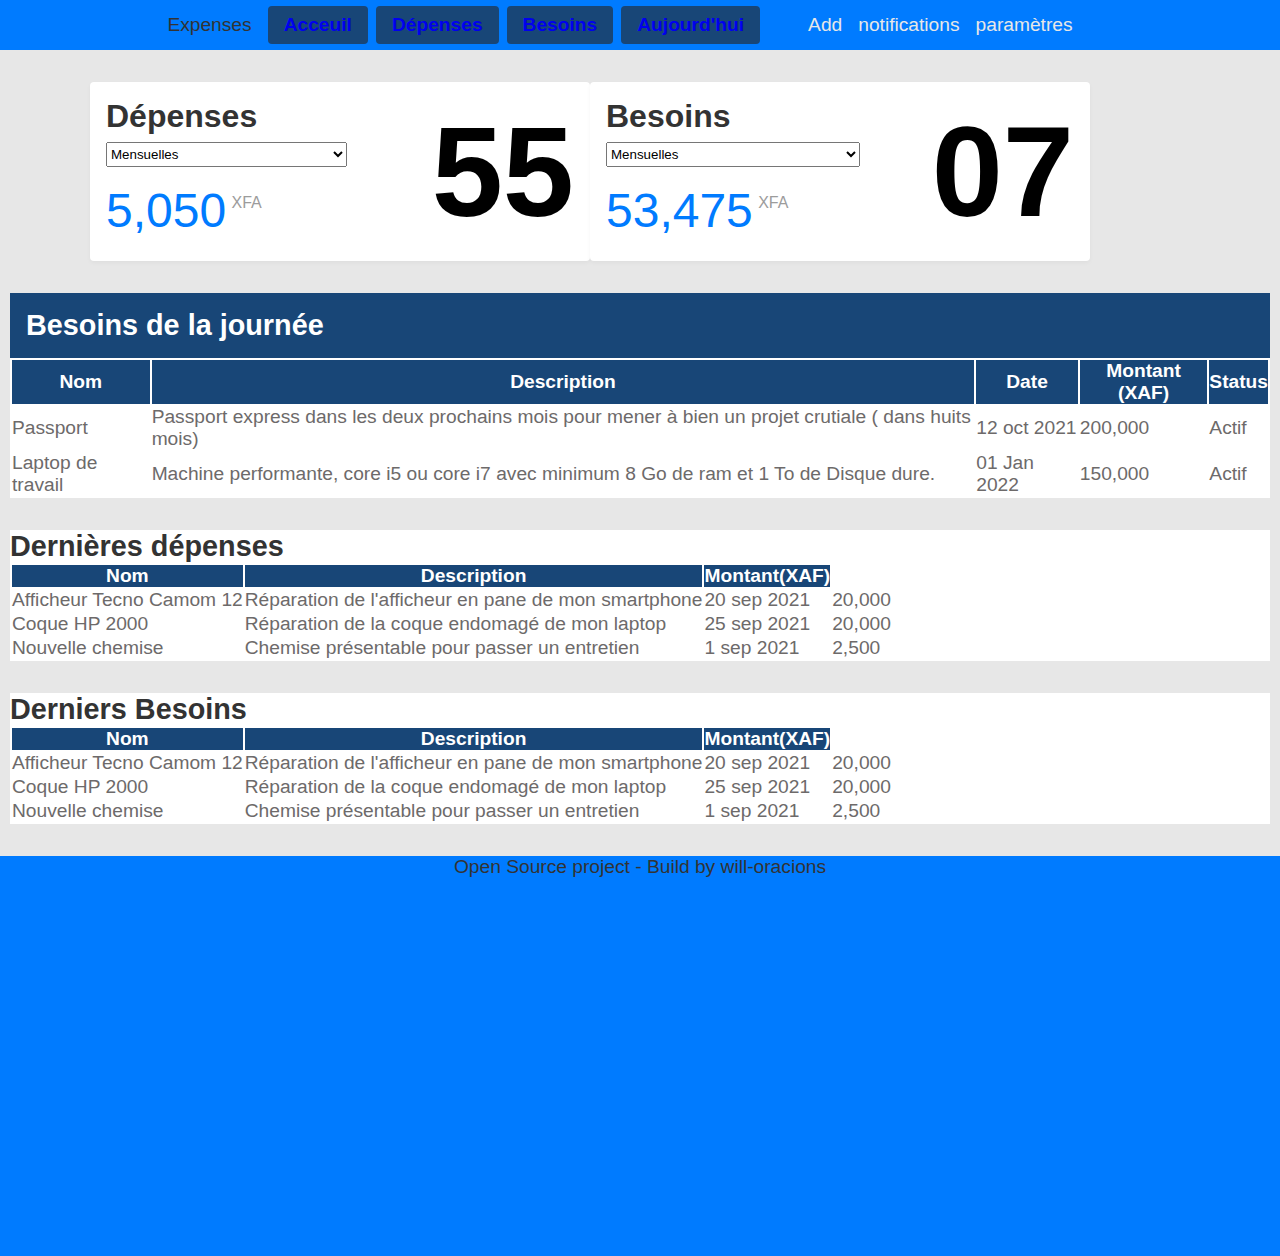
==== index.html @ f92c1b32 "rebuild layout design" ====
<!DOCTYPE html>
<html lang="en">
  <head>
    <meta charset="UTF-8" />
    <meta name="viewport" content="width=device-width, initial-scale=1.0" />
    <link rel="stylesheet" href="./assets/css/styles.css" />
    <title>Expense | Manager app</title>
  </head>
  <body>
    <div id="_app">
      <!-- Header -->

      <div class="_section-container header">
        <header class="header">
          <!-- Brand logo -->
          <div class="brand">Expenses</div>
          <!-- Brand logo -->
          <!-- Menu -->
          <nav class="menu">
            <!-- Nav Menu -->
            <ul class="nav-menu">
              <li class="active">
                <a href="#">Acceuil</a>
              </li>
              <li class="active">
                <a href="#">Dépenses</a>
              </li>
              <li class="active">
                <a href="#">Besoins</a>
              </li>
              <li class="active">
                <a href="#">Aujourd'hui</a>
              </li>
            </ul>
            <!-- Nav Menu -->

            <!-- Control Options -->
            <ul class="control-options">
              <li>Add</li>
              <li>notifications</li>
              <li>paramètres</li>
            </ul>
            <!-- Control Options -->
          </nav>
          <!-- Menu -->
        </header>
      </div>

      <!-- Header -->

      <!-- Main -->
      <div class="_section-container main">
        <main>
          <!-- Bilan -->
          <div class="bilan">
            <!-- Card -->
            <div class="_card">
              <h3 class="_card-title">Dépenses</h3>
              <!-- Card Select -->
              <select name="expense">
                <option value="mounth">Mensuelles</option>
                <option value="day">Jounalières</option>
                <option value="year">Annuelles</option>
              </select>
              <!-- Card Select -->

              <!-- Card amount -->
              <div class="_card-amount">
                <span>5,050</span>
                <span>XFA</span>
              </div>
              <!-- Card amount -->

              <div class="_card-count"><span>55</span></div>
            </div>
            <!-- Card -->
            <!-- Card -->
            <div class="_card">
              <h3 class="_card-title">Besoins</h3>
              <!-- Card Select -->
              <select name="expense">
                <option value="mounth">Mensuelles</option>
                <option value="day">Jounalières</option>
                <option value="year">Annuelles</option>
              </select>
              <!-- Card Select -->

              <!-- Card amount -->
              <div class="_card-amount">
                <span>53,475</span>
                <span>XFA</span>
              </div>
              <!-- Card amount -->

              <div class="_card-count">07</div>
            </div>
            <!-- Card -->
          </div>
          <!-- Bilan -->

          <!-- Besoins Journaliers -->
          <div class="tables-box">
            <table>
              <h2 id="title">Besoins de la journée</h2>
              <thead>
                <tr>
                  <th>Nom</th>
                  <th>Description</th>
                  <th>Date</th>
                  <th>Montant (XAF)</th>
                  <th>Status</th>
                </tr>

                <!-- <tr>Priorité</tr> -->
              </thead>
              <tbody>
                <tr>
                  <td>Passport</td>
                  <td>
                    Passport express dans les deux prochains mois pour mener à
                    bien un projet crutiale ( dans huits mois)
                  </td>
                  <td>12 oct 2021</td>
                  <td>200,000</td>
                  <td>Actif</td>
                </tr>

                <tr>
                  <td>Laptop de travail</td>
                  <td>
                    Machine performante, core i5 ou core i7 avec minimum 8 Go de
                    ram et 1 To de Disque dure.
                  </td>
                  <td>01 Jan 2022</td>
                  <td>150,000</td>
                  <td>Actif</td>
                </tr>
              </tbody>
            </table>
          </div>
          <!-- Besoins Journaliers -->

          <!-- Expenses & Besoin table recap-->
          <div>
            <div class="tables-box">
              <table>
                <h2>Dernières dépenses</h2>
                <thead>
                  <tr>
                    <th>Nom</th>
                    <th>Description</th>
                    <th>Montant(XAF)</th>
                  </tr>
                </thead>
                <tbody>
                  <tr>
                    <td>Afficheur Tecno Camom 12</td>
                    <td>Réparation de l'afficheur en pane de mon smartphone</td>
                    <td>20 sep 2021</td>
                    <td>20,000</td>
                  </tr>
                  <tr>
                    <td>Coque HP 2000</td>
                    <td>Réparation de la coque endomagé de mon laptop</td>
                    <td>25 sep 2021</td>
                    <td>20,000</td>
                  </tr>
                  <tr>
                    <td>Nouvelle chemise</td>
                    <td>Chemise présentable pour passer un entretien</td>
                    <td>1 sep 2021</td>
                    <td>2,500</td>
                  </tr>
                </tbody>
              </table>
            </div>

            <div class="tables-box">
              <table>
                <h2>Derniers Besoins</h2>
                <thead>
                  <tr>
                    <th>Nom</th>
                    <th>Description</th>
                    <th>Montant(XAF)</th>
                  </tr>
                </thead>
                <tbody>
                  <tr>
                    <td>Afficheur Tecno Camom 12</td>
                    <td>Réparation de l'afficheur en pane de mon smartphone</td>
                    <td>20 sep 2021</td>
                    <td>20,000</td>
                  </tr>
                  <tr>
                    <td>Coque HP 2000</td>
                    <td>Réparation de la coque endomagé de mon laptop</td>
                    <td>25 sep 2021</td>
                    <td>20,000</td>
                  </tr>
                  <tr>
                    <td>Nouvelle chemise</td>
                    <td>Chemise présentable pour passer un entretien</td>
                    <td>1 sep 2021</td>
                    <td>2,500</td>
                  </tr>
                </tbody>
              </table>
            </div>
          </div>
          <!-- Expenses & Besoin table recap-->
        </main>
      </div>

      <!-- Main -->

      <div class="_section-container footer">
        <footer class="footer">
          Open Source project - Build by will-oracions
        </footer>
      </div>
    </div>
  </body>
</html>
---- assets/css/styles.css ----
:root {
  /*  Natives colors */

  /* App Colors */
  /* --primary-color: #000;
  --primary-text-color: #fff;
  --secondary-color: #eee;
  --secondary-text-color: #555; */

  --primary-color: #e7e7e7;
  --primary-text-color: #333;
  --secondary-color: #007bff;
  --secondary-text-color: #555;

  --bg-color: var(--primary-color);
  /* --primary-color: #fff;
  --primary-text-color: #666;
  --secondary-color: #999;
  --secondary-text-color: #000;

  

  /* Dimensions */
  --max-content-width: 1260px;
  --header-height: 50px;
  /* Fonts */
  --SansSerif: sans-serif;
  --transition-delay: 0.3s;
}

* {
  margin: 0;
  padding: 0;
  box-sizing: border-box;
  text-decoration: none;
  list-style: none;
}

body {
  background-color: var(--bg-color);
  color: var(--primary-text-color);
  font-family: var(--SansSerif);
  font-size: 1.2rem;
}

._section-container {
  position: relative;
  width: 100%;
  background-color: #fff;
  display: flex;
  justify-content: center;
}

._section-container.header {
  background-color: var(--secondary-color);
}

._section-container.main {
  background-color: var(--bg-color);
}

._section-container.footer {
  background-color: var(--secondary-color);
}

#_app {
  /* position: relative;
  max-width: var(--window-max-width);
  margin: auto; */
  height: 100vh;

  display: grid;
  grid-template-rows: 50px auto 400px;
}

header.header {
  max-width: var(--max-content-width);
  background-color: var(--secondary-color);
  display: flex;
  justify-content: space-between;
  align-items: center;
  padding: 1rem;
  height: var(--header-height);
  overflow: hidden;
  padding-left: 0;
  border-bottom: 1px solid var(--secondary-color);
  margin: 0 auto;
  /* margin-bottom: 1rem; */
}

header.header .brand {
  /* background-color: var(--secondary-color);
  border: 1px solid var(--primary-color);
  font-weight: bold;
  color: var(--primary-color);
  padding: 0.3rem 1.3rem;
  border-radius: 4px;
  margin-left: 1rem; */
}

header.header .menu {
  display: flex;
  justify-content: space-between;
  align-items: center;
  background-color: var(--secondary-color);
  color: var(--primary-color);
}

header.header .menu .nav-menu {
  height: 100%;
  display: flex;
  justify-content: center;
  align-items: center;
  background-color: var(--secondary-color);
  margin: 0 1rem;
}

header.header .menu .nav-menu li,
header.header .menu .control-options li {
  padding: 0 0.5rem;
  cursor: pointer;
  transition: transform var(--transition-delay);
}

header.header .menu .nav-menu li {
  padding: 0.5rem 1rem;
  border-radius: 4px;
  margin-right: 8px;
  transition: background var(--transition-delay);
  user-select: none;
}

header.header .menu .nav-menu li.active {
  font-weight: bold;
  background-color: #184677;
}

header.header .menu .nav-menu li:hover {
  background-color: #103155;
}

header.header .menu .nav-menu li:active {
  background-color: #184677;
}

header.header .menu .controls-options li:hover {
  transform: scale(0.96);
}

header.header .menu .control-options {
  display: flex;
  justify-content: space-between;
  align-items: center;
  margin: 0 1rem;
}

main {
  max-width: var(--max-content-width);
  margin: 0 auto;
  overflow: hidden;
}

main .bilan {
  background-color: var(--bg-color);
  display: flex;
  justify-content: flex-start;
  margin-bottom: 2rem;
  width: 100%;
  padding-top: 2rem;
  color: var(--primary-text-color);
}

main .bilan ._card {
  background-color: #fff;
  width: 48%;
  max-width: 500px;
  min-width: 250px;
  min-height: 150px;
  border-radius: 4px;
  padding: 1rem;
  box-shadow: 0 2px 4px rgba(0, 0, 0, 0.04);
  display: grid;

  grid-template-areas:
    "title count"
    "expense count"
    "amount count";
}

main .bilan ._card:first-child {
  margin-left: 5rem;
}

main .bilan ._card-title {
  grid-area: title;
}

main .bilan ._card-amount {
  grid-area: amount;
}

main .bilan ._card-expense {
  grid-area: expense;
}

main .bilan ._card-count {
  grid-area: count;
  font-size: 10vw;
  display: flex;
  justify-content: flex-end;
  align-items: flex-start;
  font-weight: bold;
  background-color: #fff;
  color: #000;
}

main .bilan ._card-title {
  font-size: 2rem;
}

main .bilan ._card-amount span:first-child {
  font-size: 3rem;
  color: var(--secondary-color);
  display: inline-block;
  margin-top: 1rem;
}

main .bilan ._card-amount span:last-child {
  font-size: 1rem;
  color: #9c9c9c;

  position: relative;
  top: -1.2rem;
}

main .tables-box {
  background-color: #fff;
  color: var(--primary-text-color);
  margin: 2rem 0;
}

#title {
  padding: 1rem;
}
#title,
main .tables-box table .title,
main .tables-box table thead {
  background-color: #184677;
  color: #fff;
}

main .tables-box table {
  color: #6d6a6a;
}

footer.footer {
  max-width: var(--max-content-width);
  margin: 0 auto;
}
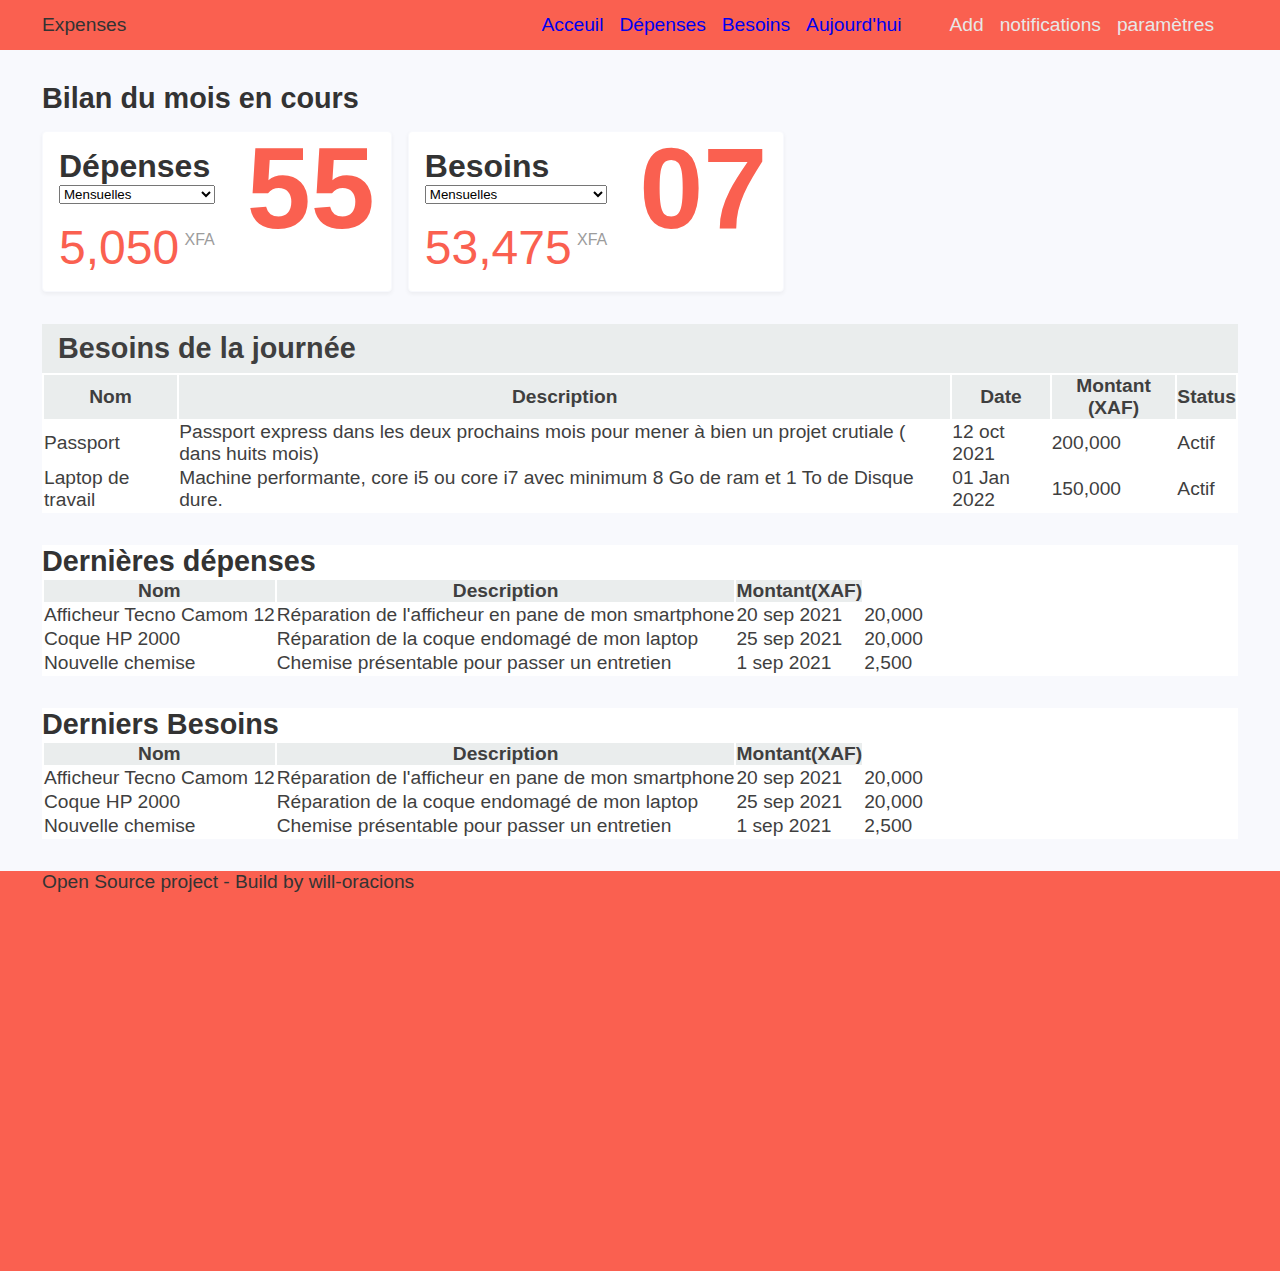
==== commit 7eba84bb: "build primary theme" ====
--- a/index.html
+++ b/index.html
@@ -51,6 +51,7 @@
       <!-- Main -->
       <div class="_section-container main">
         <main>
+          <h2 class="bilan-title">Bilan du mois en cours</h2>
           <!-- Bilan -->
           <div class="bilan">
             <!-- Card -->
--- a/assets/css/styles.css
+++ b/assets/css/styles.css
@@ -6,13 +6,22 @@
   --primary-text-color: #fff;
   --secondary-color: #eee;
   --secondary-text-color: #555; */
+  --color-red: #fa6050;
+  --color-blue: #4853a1;
+  --color-gray: #fff0ea;
+  --color-dark-gray: #3f3f3f;
+  --color-light: #f8f9fd;
+  --color-light-gray: #eaeded;
+  --color-white: #fff;
 
   --primary-color: #e7e7e7;
   --primary-text-color: #333;
   --secondary-color: #007bff;
+  --secondary-color: var(--color-red);
   --secondary-text-color: #555;
-
-  --bg-color: var(--primary-color);
+  --secondary-text-color: var(--color-dark-gray);
+
+  --bg-color: var(--color-light);
   /* --primary-color: #fff;
   --primary-text-color: #666;
   --secondary-color: #999;
@@ -22,6 +31,7 @@
 
   /* Dimensions */
   --max-content-width: 1260px;
+  --default-spacing: 2rem;
   --header-height: 50px;
   /* Fonts */
   --SansSerif: sans-serif;
@@ -74,6 +84,7 @@
 }
 
 header.header {
+  width: 100%;
   max-width: var(--max-content-width);
   background-color: var(--secondary-color);
   display: flex;
@@ -85,6 +96,7 @@
   padding-left: 0;
   border-bottom: 1px solid var(--secondary-color);
   margin: 0 auto;
+  padding: 0 var(--default-spacing);
   /* margin-bottom: 1rem; */
 }
 
@@ -123,28 +135,28 @@
 }
 
 header.header .menu .nav-menu li {
-  padding: 0.5rem 1rem;
+  /* padding: 0.5rem 1rem;
   border-radius: 4px;
   margin-right: 8px;
   transition: background var(--transition-delay);
-  user-select: none;
+  user-select: none; */
 }
 
 header.header .menu .nav-menu li.active {
-  font-weight: bold;
+  /* font-weight: bold;
+  background-color: #184677; */
+}
+
+header.header .menu .nav-menu li:hover a {
+  /* background-color: #103155; */
+}
+
+header.header .menu .nav-menu li:active a {
   background-color: #184677;
 }
 
-header.header .menu .nav-menu li:hover {
-  background-color: #103155;
-}
-
-header.header .menu .nav-menu li:active {
-  background-color: #184677;
-}
-
 header.header .menu .controls-options li:hover {
-  transform: scale(0.96);
+  /* transform: scale(0.96); */
 }
 
 header.header .menu .control-options {
@@ -155,9 +167,17 @@
 }
 
 main {
+  width: 100%;
   max-width: var(--max-content-width);
   margin: 0 auto;
   overflow: hidden;
+  padding: 0 var(--default-spacing);
+}
+
+main .bilan-title {
+  margin-top: 1rem;
+  position: relative;
+  top: 1rem;
 }
 
 main .bilan {
@@ -171,14 +191,15 @@
 }
 
 main .bilan ._card {
+  border: 1px solid var(--color-light);
   background-color: #fff;
   width: 48%;
-  max-width: 500px;
-  min-width: 250px;
+  max-width: 300px;
+  min-width: fit-content;
   min-height: 150px;
   border-radius: 4px;
   padding: 1rem;
-  box-shadow: 0 2px 4px rgba(0, 0, 0, 0.04);
+  box-shadow: 0 2px 4px rgba(0, 0, 0, 0.05);
   display: grid;
 
   grid-template-areas:
@@ -188,7 +209,7 @@
 }
 
 main .bilan ._card:first-child {
-  margin-left: 5rem;
+  margin-right: 1rem;
 }
 
 main .bilan ._card-title {
@@ -205,13 +226,15 @@
 
 main .bilan ._card-count {
   grid-area: count;
-  font-size: 10vw;
+  font-size: 9vw;
   display: flex;
   justify-content: flex-end;
   align-items: flex-start;
   font-weight: bold;
   background-color: #fff;
-  color: #000;
+  line-height: 0.7;
+  margin-left: 2rem;
+  color: var(--secondary-color);
 }
 
 main .bilan ._card-title {
@@ -240,20 +263,22 @@
 }
 
 #title {
-  padding: 1rem;
+  padding: 0.5rem 1rem;
 }
 #title,
 main .tables-box table .title,
 main .tables-box table thead {
-  background-color: #184677;
-  color: #fff;
+  background-color: var(--color-light-gray);
+  color: var(--secondary-text-color);
 }
 
 main .tables-box table {
-  color: #6d6a6a;
+  color: var(--secondary-text-color);
 }
 
 footer.footer {
+  width: 100%;
   max-width: var(--max-content-width);
   margin: 0 auto;
-}
+  padding: 0 var(--default-spacing);
+}
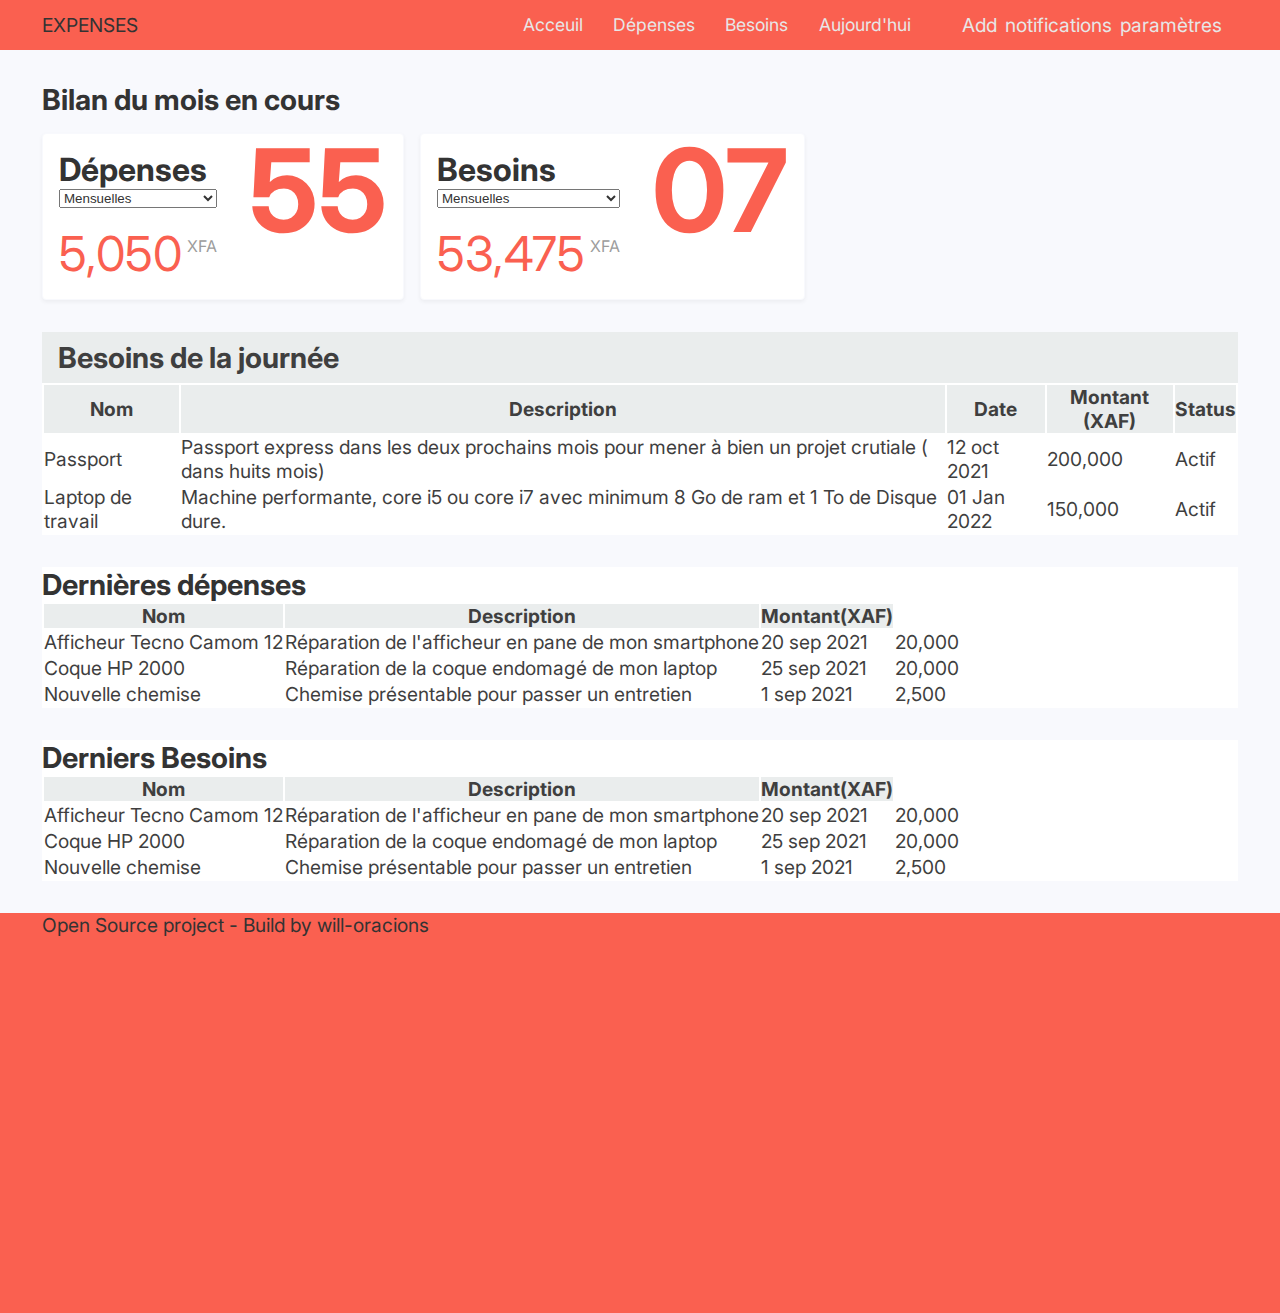
==== commit 120e516e: "modify header nav design" ====
--- a/index.html
+++ b/index.html
@@ -22,13 +22,13 @@
               <li class="active">
                 <a href="#">Acceuil</a>
               </li>
-              <li class="active">
+              <li class="">
                 <a href="#">Dépenses</a>
               </li>
-              <li class="active">
+              <li class="">
                 <a href="#">Besoins</a>
               </li>
-              <li class="active">
+              <li class="">
                 <a href="#">Aujourd'hui</a>
               </li>
             </ul>
--- a/assets/css/styles.css
+++ b/assets/css/styles.css
@@ -1,3 +1,4 @@
+@import url("https://fonts.googleapis.com/css2?family=Inter:wght@100;200;300;400;500;600;700;800;900&display=swap");
 :root {
   /*  Natives colors */
 
@@ -7,6 +8,8 @@
   --secondary-color: #eee;
   --secondary-text-color: #555; */
   --color-red: #fa6050;
+  --color-red-active: #f04c3a;
+  --color-red-hover: #fa7c6e;
   --color-blue: #4853a1;
   --color-gray: #fff0ea;
   --color-dark-gray: #3f3f3f;
@@ -36,6 +39,7 @@
   /* Fonts */
   --SansSerif: sans-serif;
   --transition-delay: 0.3s;
+  --font-Inter: "Inter", sans-serif;
 }
 
 * {
@@ -44,12 +48,13 @@
   box-sizing: border-box;
   text-decoration: none;
   list-style: none;
+  color: inherit;
 }
 
 body {
   background-color: var(--bg-color);
   color: var(--primary-text-color);
-  font-family: var(--SansSerif);
+  font-family: var(--font-Inter);
   font-size: 1.2rem;
 }
 
@@ -108,6 +113,7 @@
   padding: 0.3rem 1.3rem;
   border-radius: 4px;
   margin-left: 1rem; */
+  text-transform: uppercase;
 }
 
 header.header .menu {
@@ -129,7 +135,8 @@
 
 header.header .menu .nav-menu li,
 header.header .menu .control-options li {
-  padding: 0 0.5rem;
+  /* padding: 0 0.5rem; */
+  margin-left: 0.5rem;
   cursor: pointer;
   transition: transform var(--transition-delay);
 }
@@ -147,13 +154,21 @@
   background-color: #184677; */
 }
 
+header.header .menu .nav-menu li a {
+  /* background-color: #103155; */
+  padding: 0.4rem 0.7rem;
+  border-radius: 5px;
+  font-size: 1.1rem;
+}
+
 header.header .menu .nav-menu li:hover a {
   /* background-color: #103155; */
-}
-
+  background-color: var(--color-red-hover);
+}
+/* 
 header.header .menu .nav-menu li:active a {
-  background-color: #184677;
-}
+  background-color: var(--color-red-active);
+} */
 
 header.header .menu .controls-options li:hover {
   /* transform: scale(0.96); */
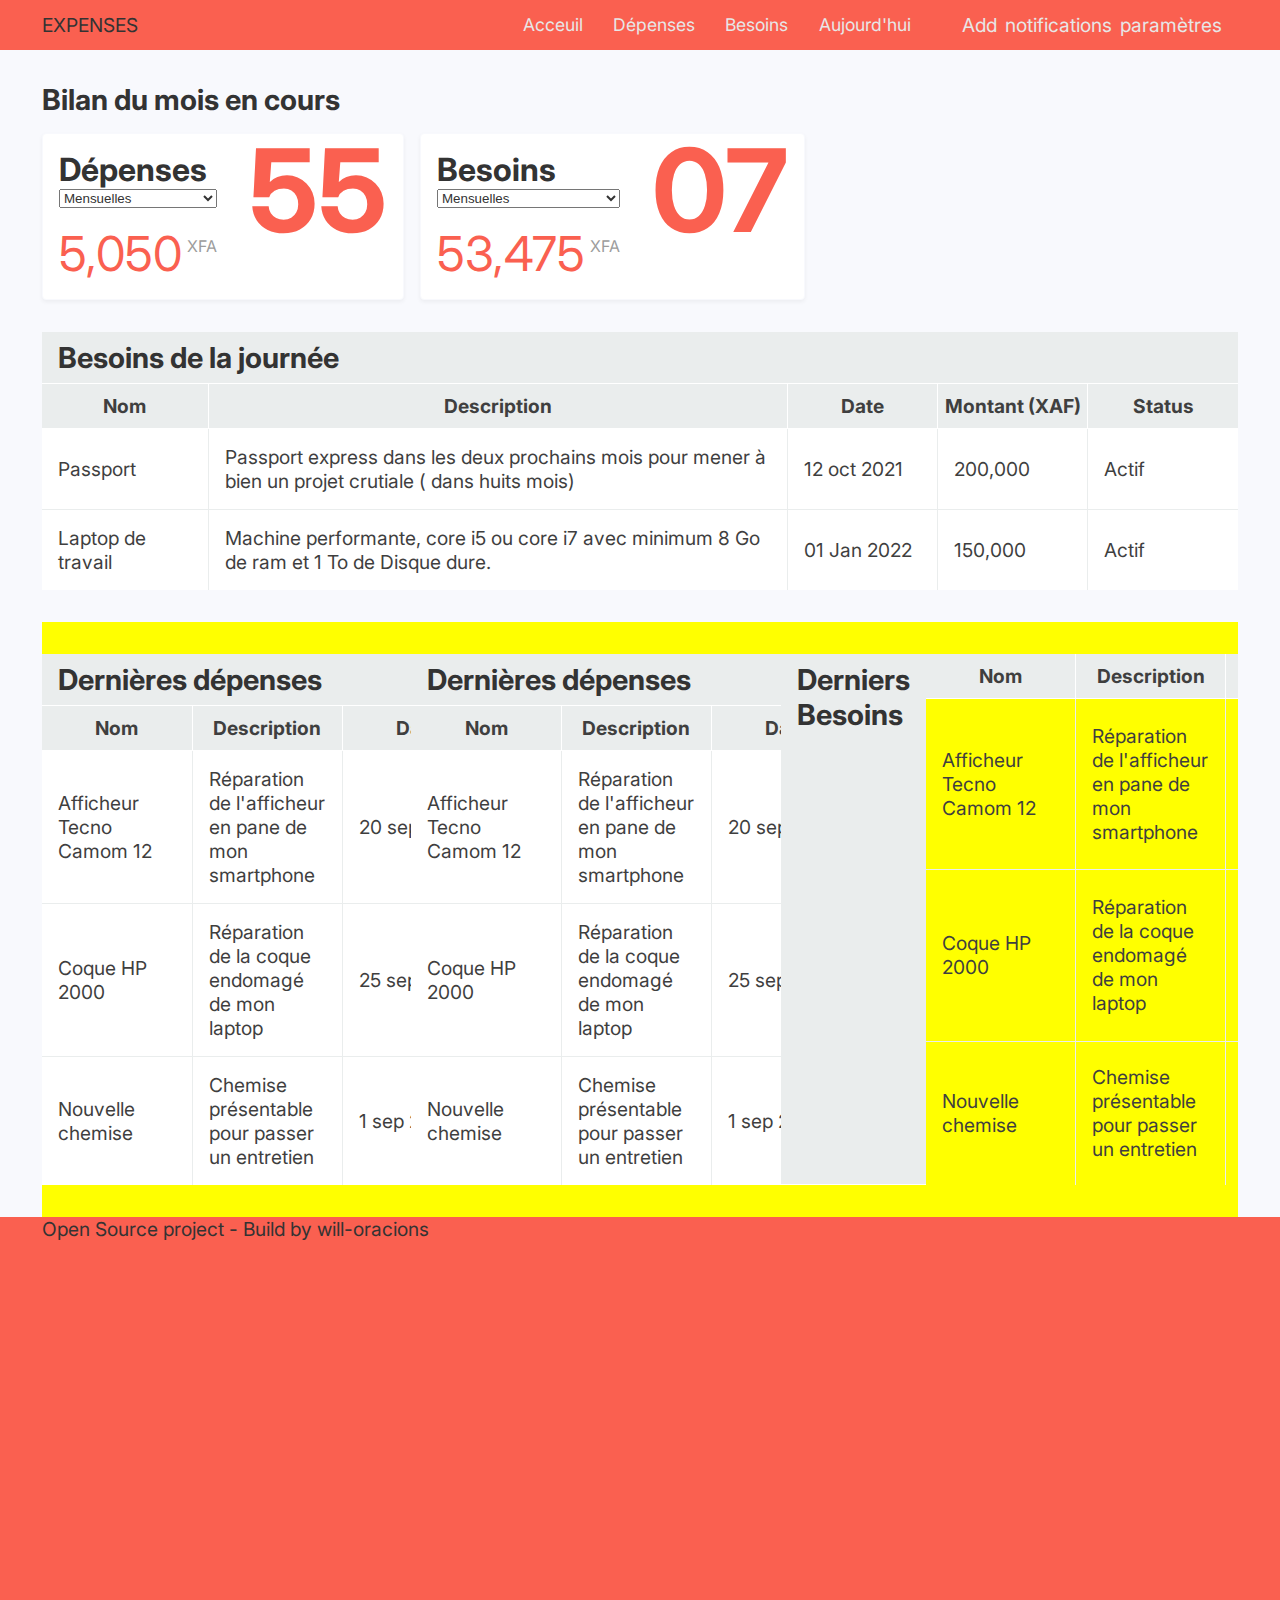
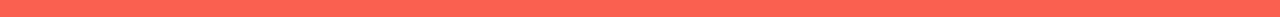
==== commit a343ecb9: "save with bug" ====
--- a/index.html
+++ b/index.html
@@ -150,6 +150,7 @@
                   <tr>
                     <th>Nom</th>
                     <th>Description</th>
+                    <th>Date</th>
                     <th>Montant(XAF)</th>
                   </tr>
                 </thead>
@@ -178,11 +179,46 @@
 
             <div class="tables-box">
               <table>
+                <h2>Dernières dépenses</h2>
+                <thead>
+                  <tr>
+                    <th>Nom</th>
+                    <th>Description</th>
+                    <th>Date</th>
+                    <th>Montant(XAF)</th>
+                  </tr>
+                </thead>
+                <tbody>
+                  <tr>
+                    <td>Afficheur Tecno Camom 12</td>
+                    <td>Réparation de l'afficheur en pane de mon smartphone</td>
+                    <td>20 sep 2021</td>
+                    <td>20,000</td>
+                  </tr>
+                  <tr>
+                    <td>Coque HP 2000</td>
+                    <td>Réparation de la coque endomagé de mon laptop</td>
+                    <td>25 sep 2021</td>
+                    <td>20,000</td>
+                  </tr>
+                  <tr>
+                    <td>Nouvelle chemise</td>
+                    <td>Chemise présentable pour passer un entretien</td>
+                    <td>1 sep 2021</td>
+                    <td>2,500</td>
+                  </tr>
+                </tbody>
+              </table>
+            </div>
+
+            <div class="tables-box">
+              <table>
                 <h2>Derniers Besoins</h2>
                 <thead>
                   <tr>
                     <th>Nom</th>
                     <th>Description</th>
+                    <th>Date</th>
                     <th>Montant(XAF)</th>
                   </tr>
                 </thead>
--- a/assets/css/styles.css
+++ b/assets/css/styles.css
@@ -141,18 +141,13 @@
   transition: transform var(--transition-delay);
 }
 
-header.header .menu .nav-menu li {
-  /* padding: 0.5rem 1rem;
-  border-radius: 4px;
-  margin-right: 8px;
-  transition: background var(--transition-delay);
-  user-select: none; */
+/* header.header .menu .nav-menu li {
+
 }
 
 header.header .menu .nav-menu li.active {
-  /* font-weight: bold;
-  background-color: #184677; */
-}
+
+} */
 
 header.header .menu .nav-menu li a {
   /* background-color: #103155; */
@@ -170,9 +165,9 @@
   background-color: var(--color-red-active);
 } */
 
-header.header .menu .controls-options li:hover {
-  /* transform: scale(0.96); */
-}
+/* header.header .menu .controls-options li:hover { */
+/* transform: scale(0.96); */
+/* } */
 
 header.header .menu .control-options {
   display: flex;
@@ -275,12 +270,13 @@
   background-color: #fff;
   color: var(--primary-text-color);
   margin: 2rem 0;
-}
-
-#title {
+  overflow-x: auto;
+}
+
+/* #title {
   padding: 0.5rem 1rem;
-}
-#title,
+} */
+/* #title, */
 main .tables-box table .title,
 main .tables-box table thead {
   background-color: var(--color-light-gray);
@@ -288,7 +284,54 @@
 }
 
 main .tables-box table {
+  width: 100%;
   color: var(--secondary-text-color);
+  /* min-width: 200px; */
+  overflow-x: hidden;
+  /* background-color: red; */
+}
+
+main .tables-box table {
+  /* border: none !important; */
+  border-collapse: collapse;
+}
+
+main .tables-box table td:not(main .tables-box table td:first-child) {
+  border-left: 1px solid var(--color-light-gray);
+}
+
+main .tables-box table tr:not(main .tables-box table tr:last-child) {
+  border-bottom: 1px solid var(--color-light-gray);
+}
+
+main .tables-box th {
+  padding: 10px 0;
+  border-bottom: 1px solid white;
+}
+
+main .tables-box th:not(main .tables-box th:first-child) {
+  border-left: 1px solid white;
+}
+
+main .tables-box td {
+  min-width: 150px;
+  padding: 1rem;
+  cursor: pointer;
+}
+
+main .tables-box tr:hover {
+  background-color: var(--color-light-gray);
+}
+
+main .tables-box h2 {
+  background-color: var(--color-light-gray);
+  border-bottom: 1px solid white;
+  padding: 0.5rem 1rem;
+}
+
+main div:last-child {
+  background: yellow;
+  display: flex;
 }
 
 footer.footer {
@@ -297,3 +340,6 @@
   margin: 0 auto;
   padding: 0 var(--default-spacing);
 }
+
+@media only screen and (max-width: 900px) {
+}
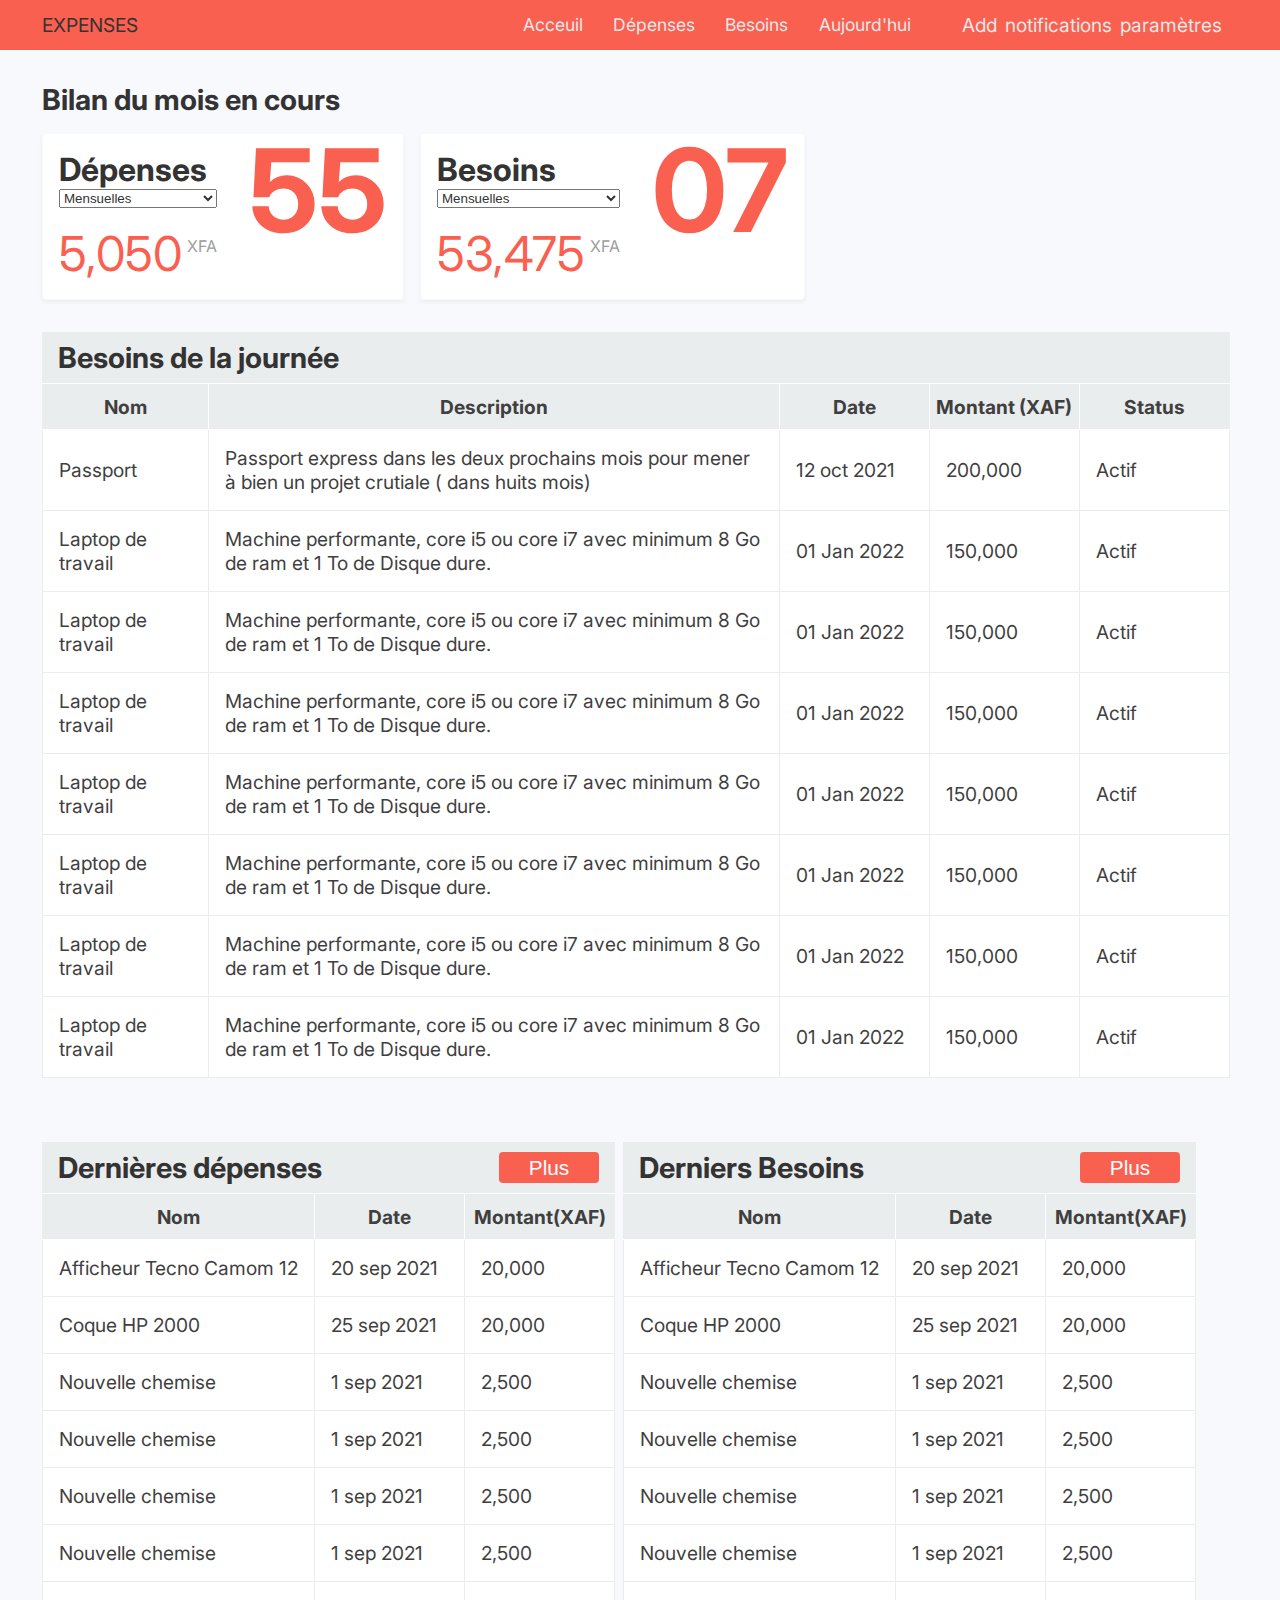
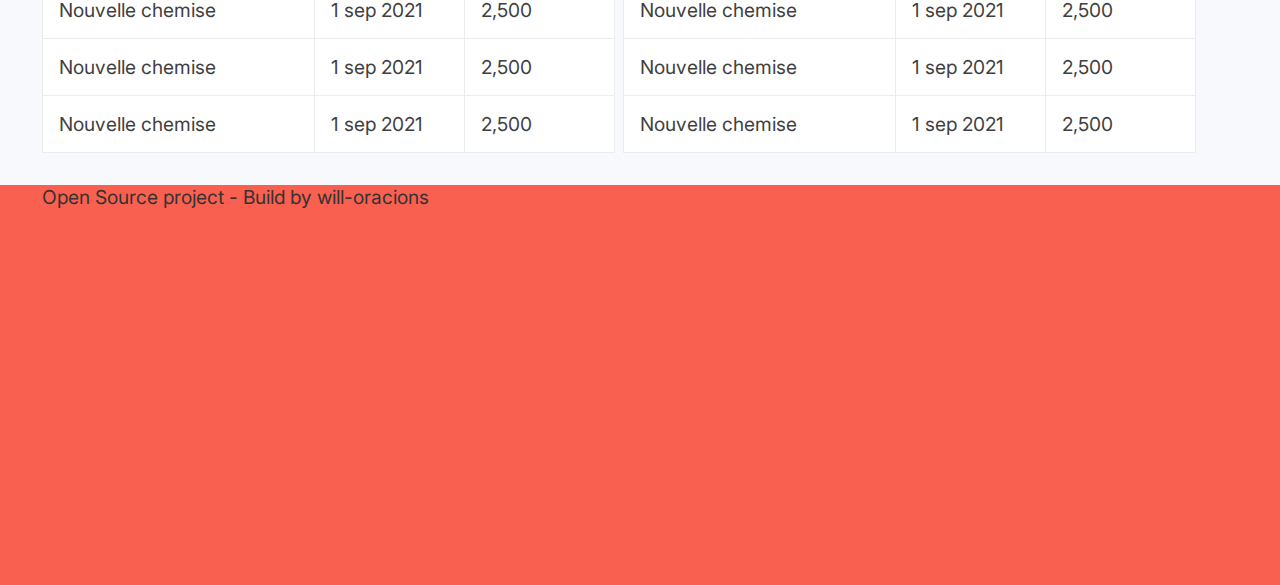
==== commit b3f0a710: "styling data previous section" ====
--- a/index.html
+++ b/index.html
@@ -102,7 +102,10 @@
           <!-- Besoins Journaliers -->
           <div class="tables-box">
             <table>
-              <h2 id="title">Besoins de la journée</h2>
+              <div class="top">
+                <h2>Besoins de la journée</h2>
+                <!-- <button>Plus</button> -->
+              </div>
               <thead>
                 <tr>
                   <th>Nom</th>
@@ -136,20 +139,89 @@
                   <td>150,000</td>
                   <td>Actif</td>
                 </tr>
+
+                <tr>
+                  <td>Laptop de travail</td>
+                  <td>
+                    Machine performante, core i5 ou core i7 avec minimum 8 Go de
+                    ram et 1 To de Disque dure.
+                  </td>
+                  <td>01 Jan 2022</td>
+                  <td>150,000</td>
+                  <td>Actif</td>
+                </tr>
+
+                <tr>
+                  <td>Laptop de travail</td>
+                  <td>
+                    Machine performante, core i5 ou core i7 avec minimum 8 Go de
+                    ram et 1 To de Disque dure.
+                  </td>
+                  <td>01 Jan 2022</td>
+                  <td>150,000</td>
+                  <td>Actif</td>
+                </tr>
+
+                <tr>
+                  <td>Laptop de travail</td>
+                  <td>
+                    Machine performante, core i5 ou core i7 avec minimum 8 Go de
+                    ram et 1 To de Disque dure.
+                  </td>
+                  <td>01 Jan 2022</td>
+                  <td>150,000</td>
+                  <td>Actif</td>
+                </tr>
+
+                <tr>
+                  <td>Laptop de travail</td>
+                  <td>
+                    Machine performante, core i5 ou core i7 avec minimum 8 Go de
+                    ram et 1 To de Disque dure.
+                  </td>
+                  <td>01 Jan 2022</td>
+                  <td>150,000</td>
+                  <td>Actif</td>
+                </tr>
+
+                <tr>
+                  <td>Laptop de travail</td>
+                  <td>
+                    Machine performante, core i5 ou core i7 avec minimum 8 Go de
+                    ram et 1 To de Disque dure.
+                  </td>
+                  <td>01 Jan 2022</td>
+                  <td>150,000</td>
+                  <td>Actif</td>
+                </tr>
+
+                <tr>
+                  <td>Laptop de travail</td>
+                  <td>
+                    Machine performante, core i5 ou core i7 avec minimum 8 Go de
+                    ram et 1 To de Disque dure.
+                  </td>
+                  <td>01 Jan 2022</td>
+                  <td>150,000</td>
+                  <td>Actif</td>
+                </tr>
               </tbody>
             </table>
           </div>
           <!-- Besoins Journaliers -->
 
           <!-- Expenses & Besoin table recap-->
-          <div>
+          <div class="data-previous">
             <div class="tables-box">
               <table>
-                <h2>Dernières dépenses</h2>
+                <div class="top">
+                  <h2>Dernières dépenses</h2>
+                  <button class="_button primary">Plus</button>
+                </div>
                 <thead>
                   <tr>
                     <th>Nom</th>
-                    <th>Description</th>
+                    <!-- <th>Description</th> -->
                     <th>Date</th>
                     <th>Montant(XAF)</th>
                   </tr>
@@ -157,19 +229,55 @@
                 <tbody>
                   <tr>
                     <td>Afficheur Tecno Camom 12</td>
-                    <td>Réparation de l'afficheur en pane de mon smartphone</td>
+                    <!-- <td>Réparation de l'afficheur en pane de mon smartphone</td> -->
                     <td>20 sep 2021</td>
                     <td>20,000</td>
                   </tr>
                   <tr>
                     <td>Coque HP 2000</td>
-                    <td>Réparation de la coque endomagé de mon laptop</td>
+                    <!-- <td>Réparation de la coque endomagé de mon laptop</td> -->
                     <td>25 sep 2021</td>
                     <td>20,000</td>
                   </tr>
                   <tr>
                     <td>Nouvelle chemise</td>
-                    <td>Chemise présentable pour passer un entretien</td>
+                    <!-- <td>Chemise présentable pour passer un entretien</td> -->
+                    <td>1 sep 2021</td>
+                    <td>2,500</td>
+                  </tr>
+                  <tr>
+                    <td>Nouvelle chemise</td>
+                    <!-- <td>Chemise présentable pour passer un entretien</td> -->
+                    <td>1 sep 2021</td>
+                    <td>2,500</td>
+                  </tr>
+                  <tr>
+                    <td>Nouvelle chemise</td>
+                    <!-- <td>Chemise présentable pour passer un entretien</td> -->
+                    <td>1 sep 2021</td>
+                    <td>2,500</td>
+                  </tr>
+                  <tr>
+                    <td>Nouvelle chemise</td>
+                    <!-- <td>Chemise présentable pour passer un entretien</td> -->
+                    <td>1 sep 2021</td>
+                    <td>2,500</td>
+                  </tr>
+                  <tr>
+                    <td>Nouvelle chemise</td>
+                    <!-- <td>Chemise présentable pour passer un entretien</td> -->
+                    <td>1 sep 2021</td>
+                    <td>2,500</td>
+                  </tr>
+                  <tr>
+                    <td>Nouvelle chemise</td>
+                    <!-- <td>Chemise présentable pour passer un entretien</td> -->
+                    <td>1 sep 2021</td>
+                    <td>2,500</td>
+                  </tr>
+                  <tr>
+                    <td>Nouvelle chemise</td>
+                    <!-- <td>Chemise présentable pour passer un entretien</td> -->
                     <td>1 sep 2021</td>
                     <td>2,500</td>
                   </tr>
@@ -179,11 +287,14 @@
 
             <div class="tables-box">
               <table>
-                <h2>Dernières dépenses</h2>
+                <div class="top">
+                  <h2>Derniers Besoins</h2>
+                  <button class="_button primary">Plus</button>
+                </div>
                 <thead>
                   <tr>
                     <th>Nom</th>
-                    <th>Description</th>
+                    <!-- <th>Description</th> -->
                     <th>Date</th>
                     <th>Montant(XAF)</th>
                   </tr>
@@ -191,53 +302,55 @@
                 <tbody>
                   <tr>
                     <td>Afficheur Tecno Camom 12</td>
-                    <td>Réparation de l'afficheur en pane de mon smartphone</td>
+                    <!-- <td>Réparation de l'afficheur en pane de mon smartphone</td> -->
                     <td>20 sep 2021</td>
                     <td>20,000</td>
                   </tr>
                   <tr>
                     <td>Coque HP 2000</td>
-                    <td>Réparation de la coque endomagé de mon laptop</td>
+                    <!-- <td>Réparation de la coque endomagé de mon laptop</td> -->
                     <td>25 sep 2021</td>
                     <td>20,000</td>
                   </tr>
                   <tr>
                     <td>Nouvelle chemise</td>
-                    <td>Chemise présentable pour passer un entretien</td>
-                    <td>1 sep 2021</td>
-                    <td>2,500</td>
-                  </tr>
-                </tbody>
-              </table>
-            </div>
-
-            <div class="tables-box">
-              <table>
-                <h2>Derniers Besoins</h2>
-                <thead>
-                  <tr>
-                    <th>Nom</th>
-                    <th>Description</th>
-                    <th>Date</th>
-                    <th>Montant(XAF)</th>
-                  </tr>
-                </thead>
-                <tbody>
-                  <tr>
-                    <td>Afficheur Tecno Camom 12</td>
-                    <td>Réparation de l'afficheur en pane de mon smartphone</td>
-                    <td>20 sep 2021</td>
-                    <td>20,000</td>
-                  </tr>
-                  <tr>
-                    <td>Coque HP 2000</td>
-                    <td>Réparation de la coque endomagé de mon laptop</td>
-                    <td>25 sep 2021</td>
-                    <td>20,000</td>
-                  </tr>
-                  <tr>
-                    <td>Nouvelle chemise</td>
-                    <td>Chemise présentable pour passer un entretien</td>
+                    <!-- <td>Chemise présentable pour passer un entretien</td> -->
+                    <td>1 sep 2021</td>
+                    <td>2,500</td>
+                  </tr>
+                  <tr>
+                    <td>Nouvelle chemise</td>
+                    <!-- <td>Chemise présentable pour passer un entretien</td> -->
+                    <td>1 sep 2021</td>
+                    <td>2,500</td>
+                  </tr>
+                  <tr>
+                    <td>Nouvelle chemise</td>
+                    <!-- <td>Chemise présentable pour passer un entretien</td> -->
+                    <td>1 sep 2021</td>
+                    <td>2,500</td>
+                  </tr>
+                  <tr>
+                    <td>Nouvelle chemise</td>
+                    <!-- <td>Chemise présentable pour passer un entretien</td> -->
+                    <td>1 sep 2021</td>
+                    <td>2,500</td>
+                  </tr>
+                  <tr>
+                    <td>Nouvelle chemise</td>
+                    <!-- <td>Chemise présentable pour passer un entretien</td> -->
+                    <td>1 sep 2021</td>
+                    <td>2,500</td>
+                  </tr>
+                  <tr>
+                    <td>Nouvelle chemise</td>
+                    <!-- <td>Chemise présentable pour passer un entretien</td> -->
+                    <td>1 sep 2021</td>
+                    <td>2,500</td>
+                  </tr>
+                  <tr>
+                    <td>Nouvelle chemise</td>
+                    <!-- <td>Chemise présentable pour passer un entretien</td> -->
                     <td>1 sep 2021</td>
                     <td>2,500</td>
                   </tr>
--- a/assets/css/styles.css
+++ b/assets/css/styles.css
@@ -51,6 +51,28 @@
   color: inherit;
 }
 
+._button {
+  width: 100px;
+  background-color: var(--color-dark-gray);
+  color: var(--color-light-gray);
+  padding: 0.2rem 1rem;
+  font-size: 1.3rem;
+  outline: none;
+  border: none;
+  border-radius: 4px;
+  cursor: pointer;
+}
+
+._button:hover {
+  opacity: 0.9;
+  box-shadow: inset 0 2px 4px rgba(0, 0, 0, 0.05);
+}
+
+._button.primary {
+  background-color: var(--color-red);
+  color: white;
+}
+
 body {
   background-color: var(--bg-color);
   color: var(--primary-text-color);
@@ -273,6 +295,10 @@
   overflow-x: auto;
 }
 
+main .tables-box:not(main .tables-box:last-child) {
+  margin-right: 0.5rem;
+}
+
 /* #title {
   padding: 0.5rem 1rem;
 } */
@@ -294,6 +320,7 @@
 main .tables-box table {
   /* border: none !important; */
   border-collapse: collapse;
+  border: 1px solid var(--color-light-gray);
 }
 
 main .tables-box table td:not(main .tables-box table td:first-child) {
@@ -323,14 +350,16 @@
   background-color: var(--color-light-gray);
 }
 
-main .tables-box h2 {
+main .tables-box .top {
   background-color: var(--color-light-gray);
   border-bottom: 1px solid white;
   padding: 0.5rem 1rem;
-}
-
-main div:last-child {
-  background: yellow;
+  display: flex;
+  justify-content: space-between;
+  align-items: center;
+}
+
+main .data-previous {
   display: flex;
 }
 
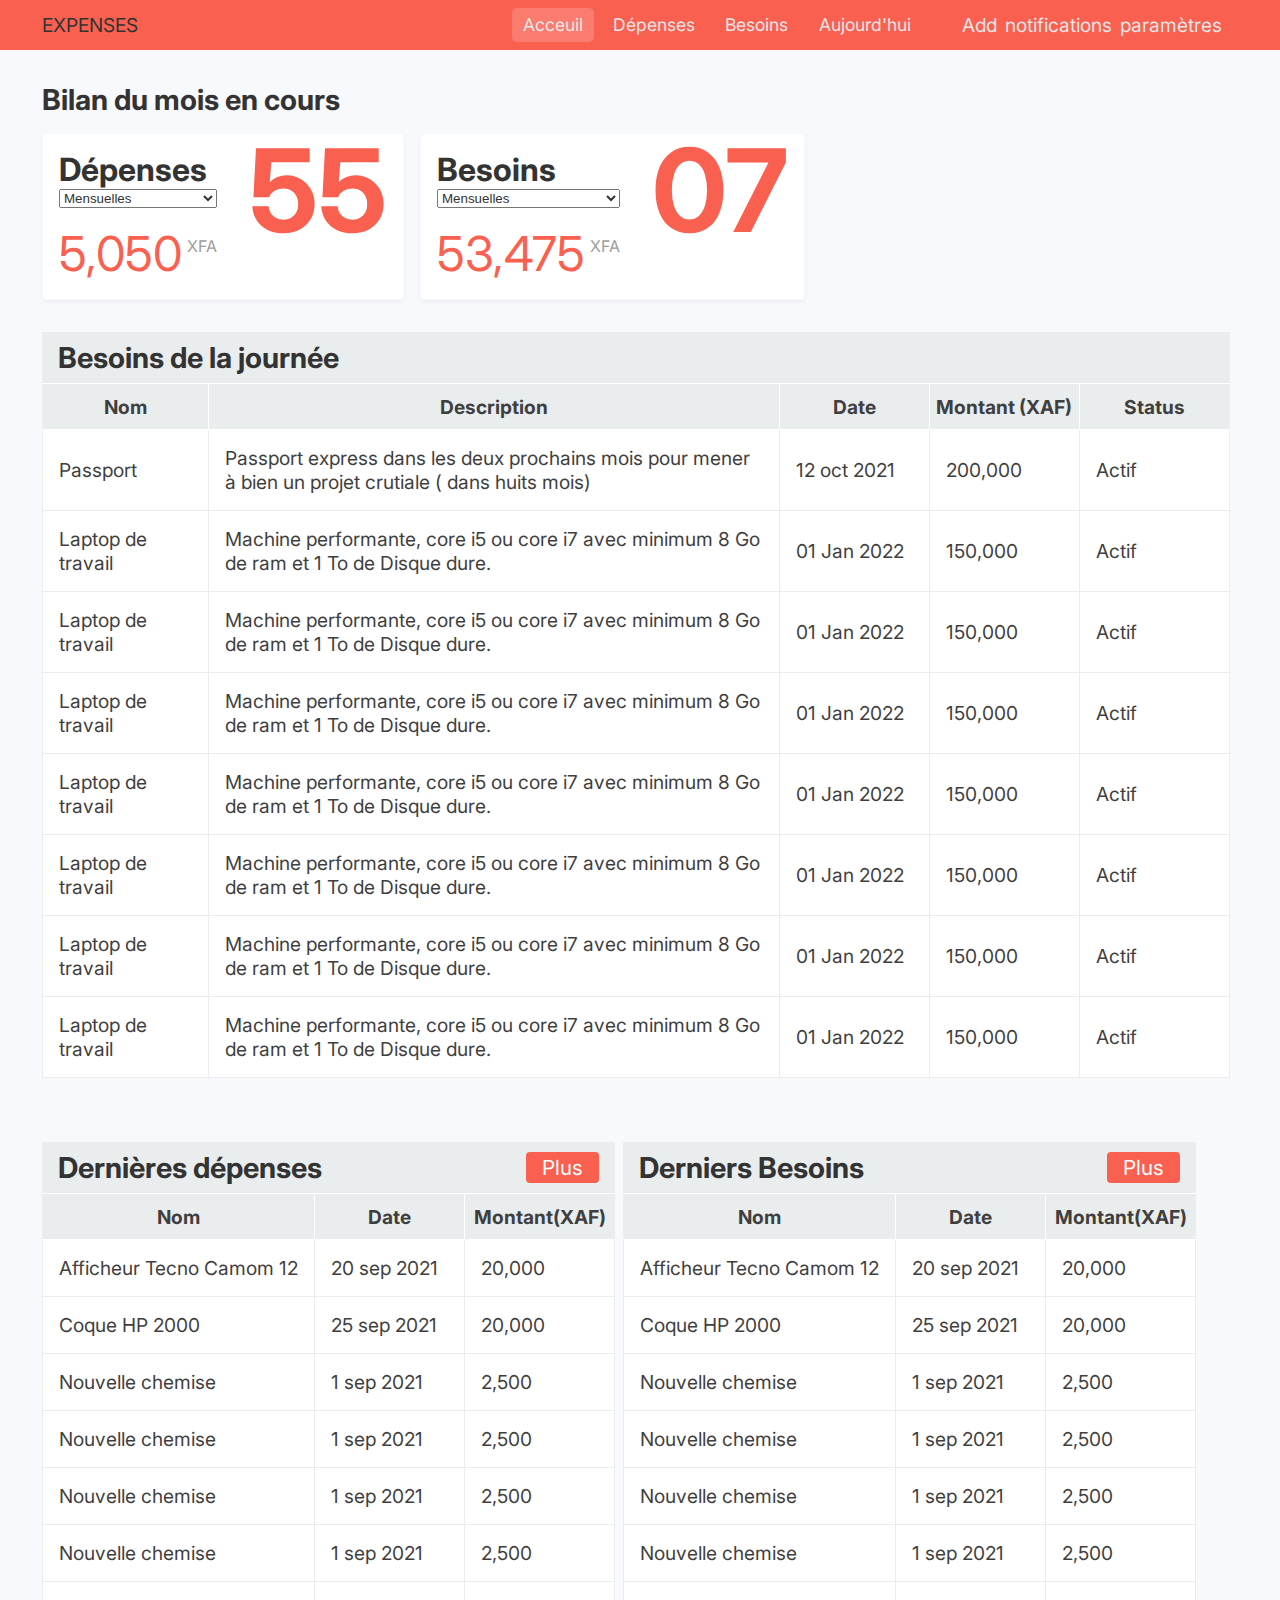
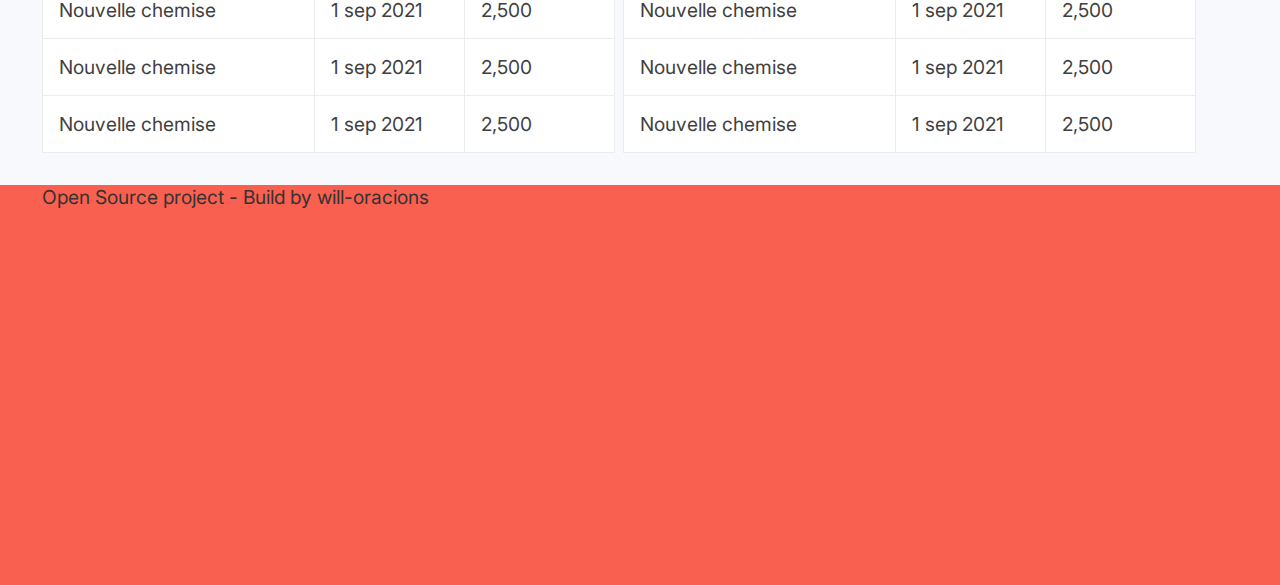
==== commit 001f6468: "create besoin and expenses listing page" ====
--- a/index.html
+++ b/index.html
@@ -216,7 +216,7 @@
               <table>
                 <div class="top">
                   <h2>Dernières dépenses</h2>
-                  <button class="_button primary">Plus</button>
+                  <a href="./expenses.html" class="_button primary">Plus</a>
                 </div>
                 <thead>
                   <tr>
@@ -289,7 +289,7 @@
               <table>
                 <div class="top">
                   <h2>Derniers Besoins</h2>
-                  <button class="_button primary">Plus</button>
+                  <a href="./besoins.html" class="_button primary">Plus</a>
                 </div>
                 <thead>
                   <tr>
--- a/assets/css/styles.css
+++ b/assets/css/styles.css
@@ -52,7 +52,9 @@
 }
 
 ._button {
-  width: 100px;
+  display: inline-block;
+  text-align: center;
+  /* width: 100px; */
   background-color: var(--color-dark-gray);
   color: var(--color-light-gray);
   padding: 0.2rem 1rem;
@@ -71,6 +73,11 @@
 ._button.primary {
   background-color: var(--color-red);
   color: white;
+}
+
+._button.small {
+  font-size: 1rem;
+  padding: 0.2rem 0.5rem;
 }
 
 body {
@@ -166,10 +173,15 @@
 /* header.header .menu .nav-menu li {
 
 }
-
-header.header .menu .nav-menu li.active {
-
-} */
+*/
+
+header.header .menu .nav-menu li.active a {
+  background-color: var(--color-red-hover);
+}
+
+header.header .menu .nav-menu li.active:hover a {
+  background-color: var(--color-red-hover);
+}
 
 header.header .menu .nav-menu li a {
   /* background-color: #103155; */
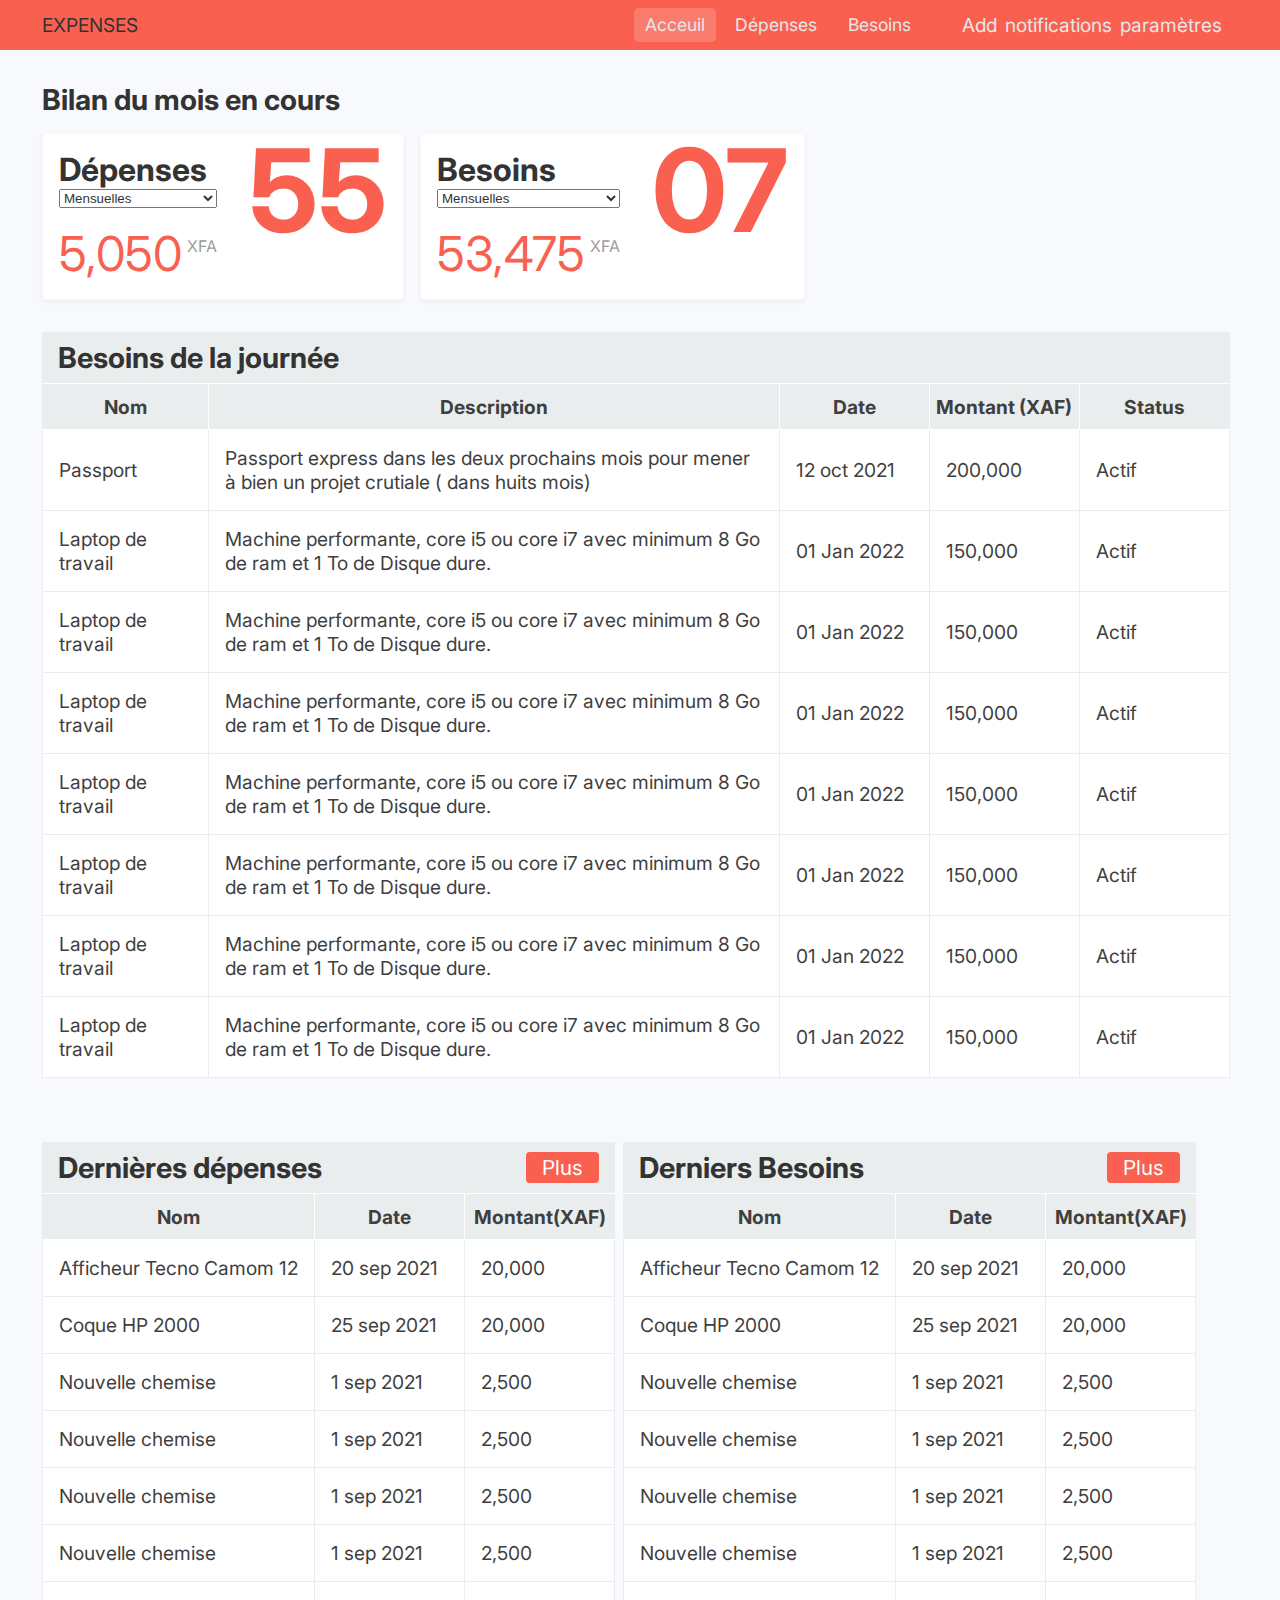
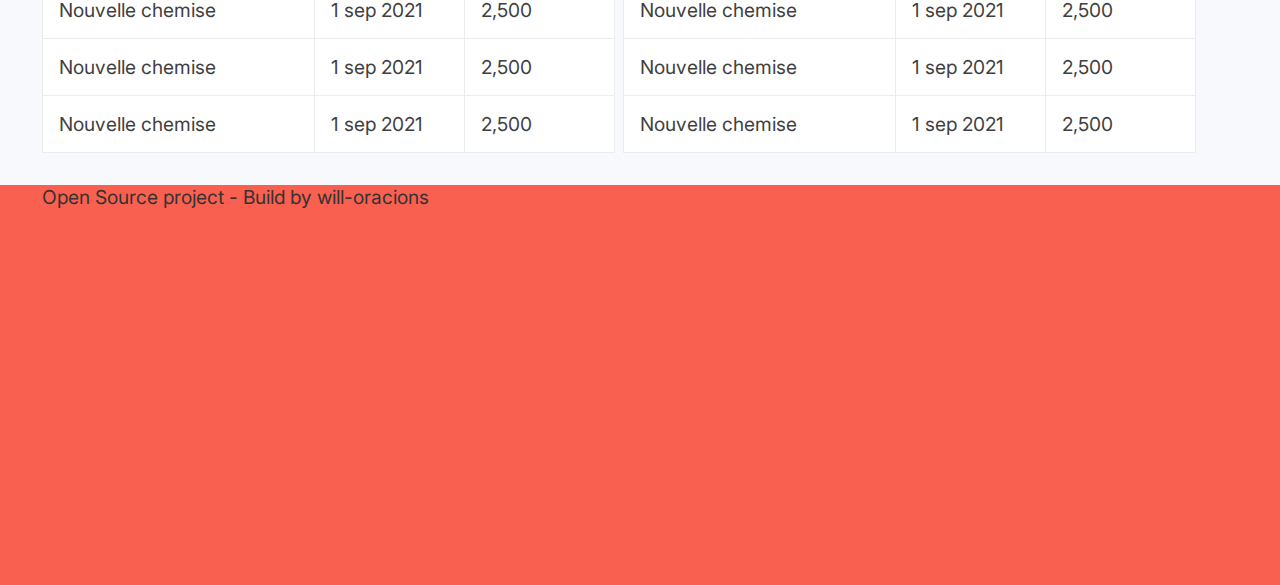
==== commit dcc8cdf8: "save old" ====
--- a/index.html
+++ b/index.html
@@ -28,9 +28,9 @@
               <li class="">
                 <a href="#">Besoins</a>
               </li>
-              <li class="">
+              <!-- <li class="">
                 <a href="#">Aujourd'hui</a>
-              </li>
+              </li> -->
             </ul>
             <!-- Nav Menu -->
 
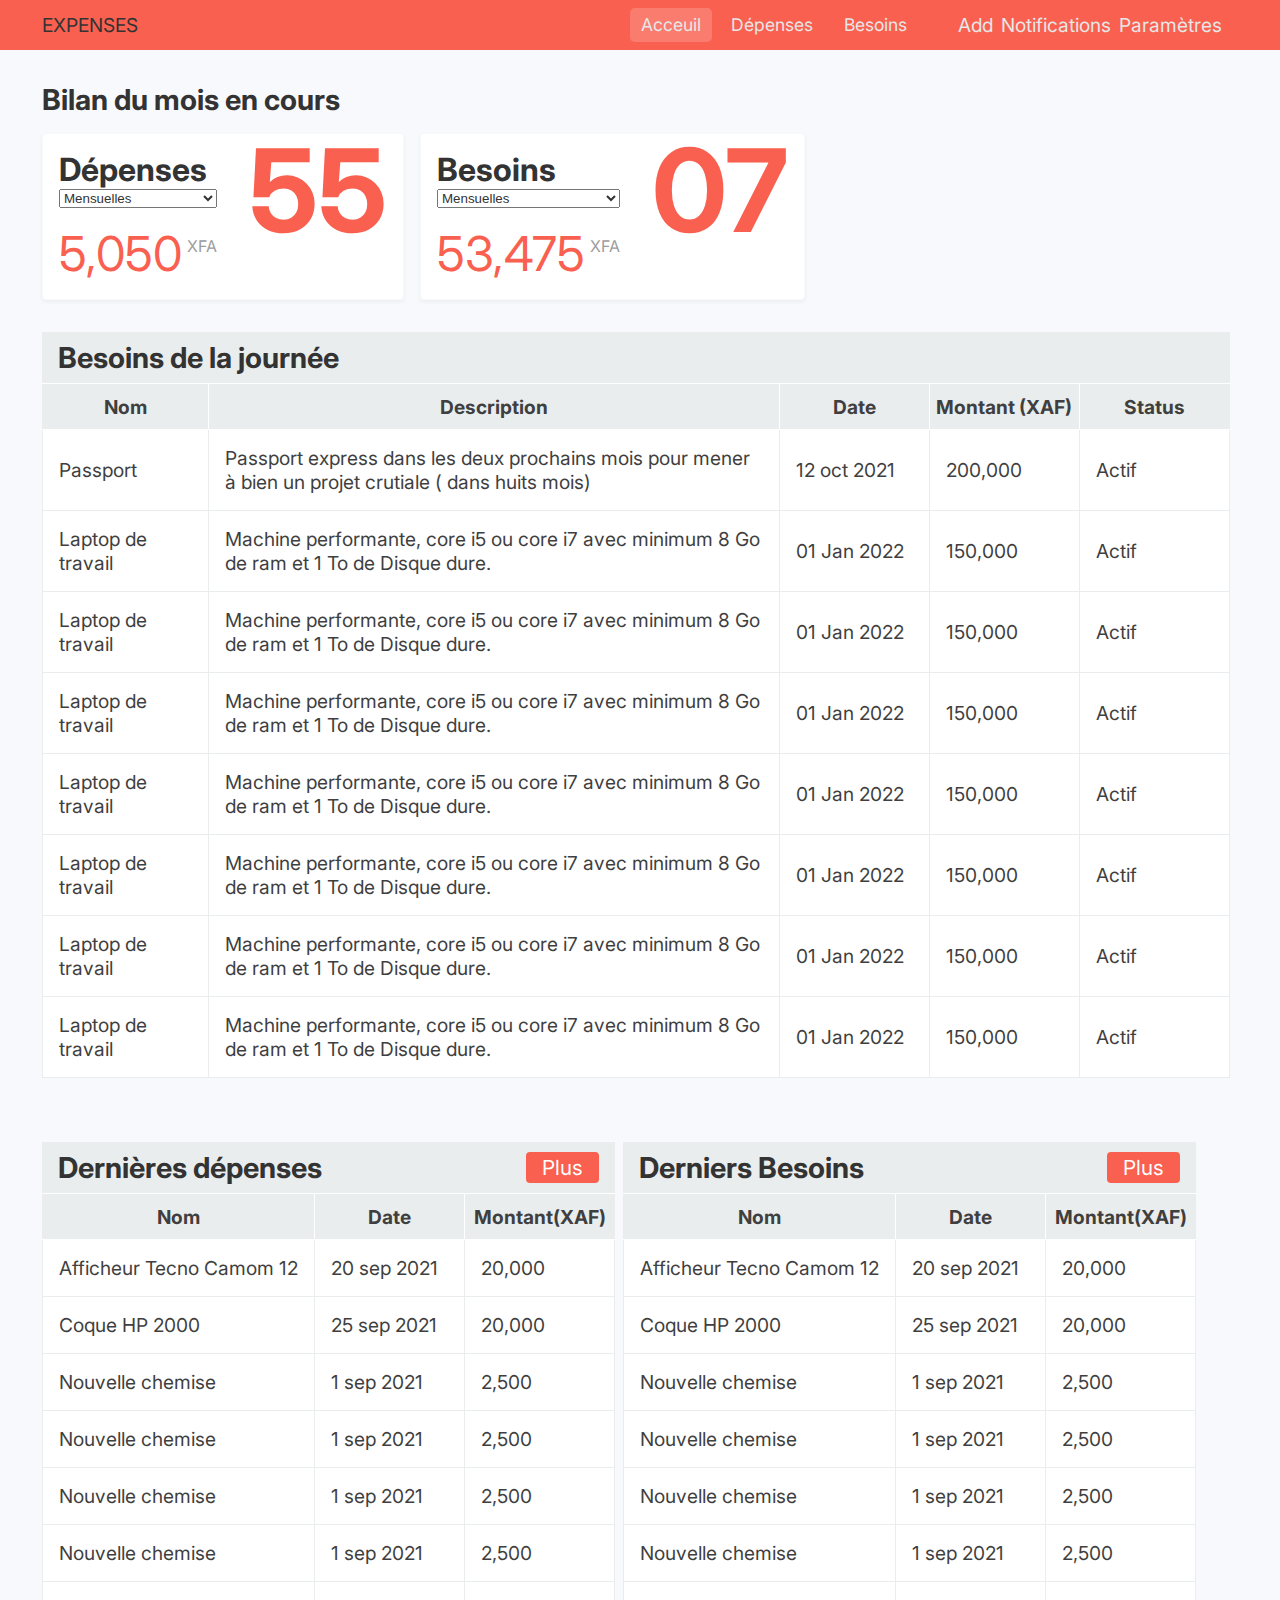
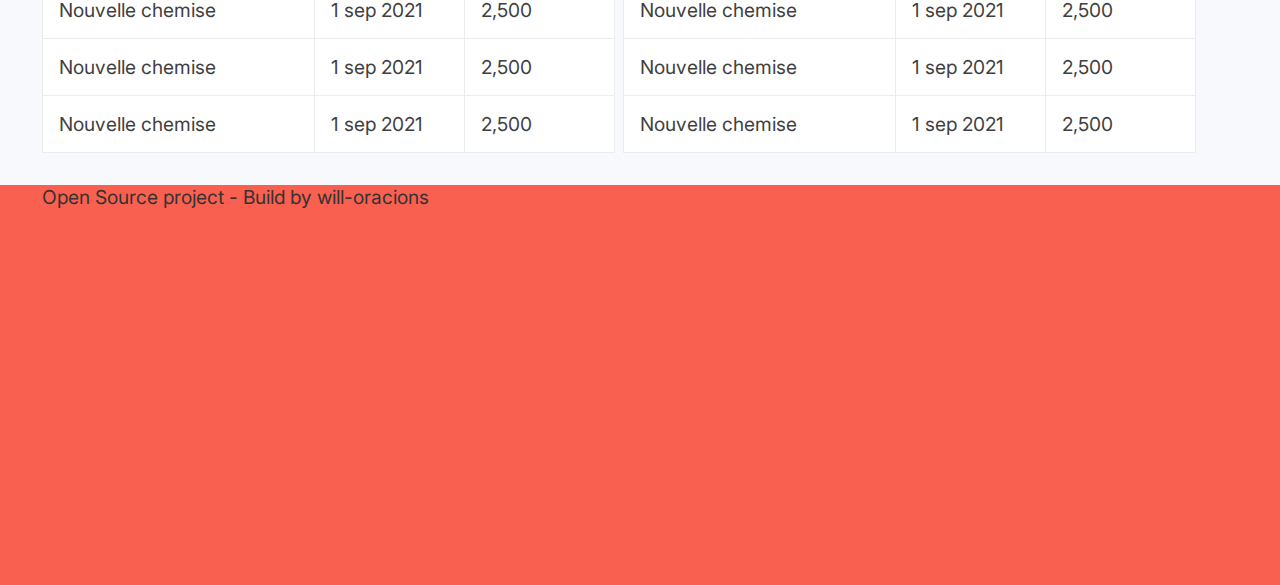
==== commit eebc9534: "create add expenses and besoin pages" ====
--- a/index.html
+++ b/index.html
@@ -20,13 +20,13 @@
             <!-- Nav Menu -->
             <ul class="nav-menu">
               <li class="active">
-                <a href="#">Acceuil</a>
+                <a href="index.html">Acceuil</a>
               </li>
-              <li class="">
-                <a href="#">Dépenses</a>
+              <li>
+                <a href="expenses.html">Dépenses</a>
               </li>
-              <li class="">
-                <a href="#">Besoins</a>
+              <li>
+                <a href="besoins.html">Besoins</a>
               </li>
               <!-- <li class="">
                 <a href="#">Aujourd'hui</a>
@@ -36,9 +36,9 @@
 
             <!-- Control Options -->
             <ul class="control-options">
-              <li>Add</li>
-              <li>notifications</li>
-              <li>paramètres</li>
+              <li><a href="add.html">Add</a></li>
+              <li><a href="notifications.html">Notifications</a></li>
+              <li><a href="settings.html">Paramètres</a></li>
             </ul>
             <!-- Control Options -->
           </nav>
--- a/assets/css/styles.css
+++ b/assets/css/styles.css
@@ -80,6 +80,55 @@
   padding: 0.2rem 0.5rem;
 }
 
+._form-group {
+  padding: 8px 0;
+  margin: 0 4px;
+}
+
+._row {
+  display: flex;
+}
+
+._form-group label {
+  display: block;
+  margin-top: 0.4rem;
+  margin-bottom: 4px;
+  color: var(--color-red);
+}
+
+._form-group input,
+._form-group textarea {
+  width: 100%;
+  height: 30px;
+  padding: 4px 1rem;
+  font-size: 1.2rem;
+  border-radius: 4px;
+  border: none;
+  background-color: var(--color-light-gray);
+  outline: none;
+}
+
+._form-group input:focus,
+._form-group textarea:focus {
+  border: 1px solid var(--color-red-hover);
+}
+
+._form-group textarea {
+  height: 100px;
+  overflow: auto;
+}
+
+._form-group textarea::placeholder {
+  font-size: 1rem;
+}
+
+form {
+  position: relative;
+  width: 100%;
+  max-width: 400px;
+  margin: 2rem;
+}
+
 body {
   background-color: var(--bg-color);
   color: var(--primary-text-color);
@@ -216,6 +265,7 @@
   margin: 0 auto;
   overflow: hidden;
   padding: 0 var(--default-spacing);
+  min-height: calc(100vh - 50px);
 }
 
 main .bilan-title {
@@ -382,5 +432,19 @@
   padding: 0 var(--default-spacing);
 }
 
+#add {
+  position: relative;
+  width: 100%;
+  max-width: 1200px;
+  margin: auto;
+  display: flex;
+  justify-content: space-between;
+  margin-top: 2rem;
+}
+
+#add div:last-child ._form-group button {
+  float: right;
+}
+
 @media only screen and (max-width: 900px) {
 }
